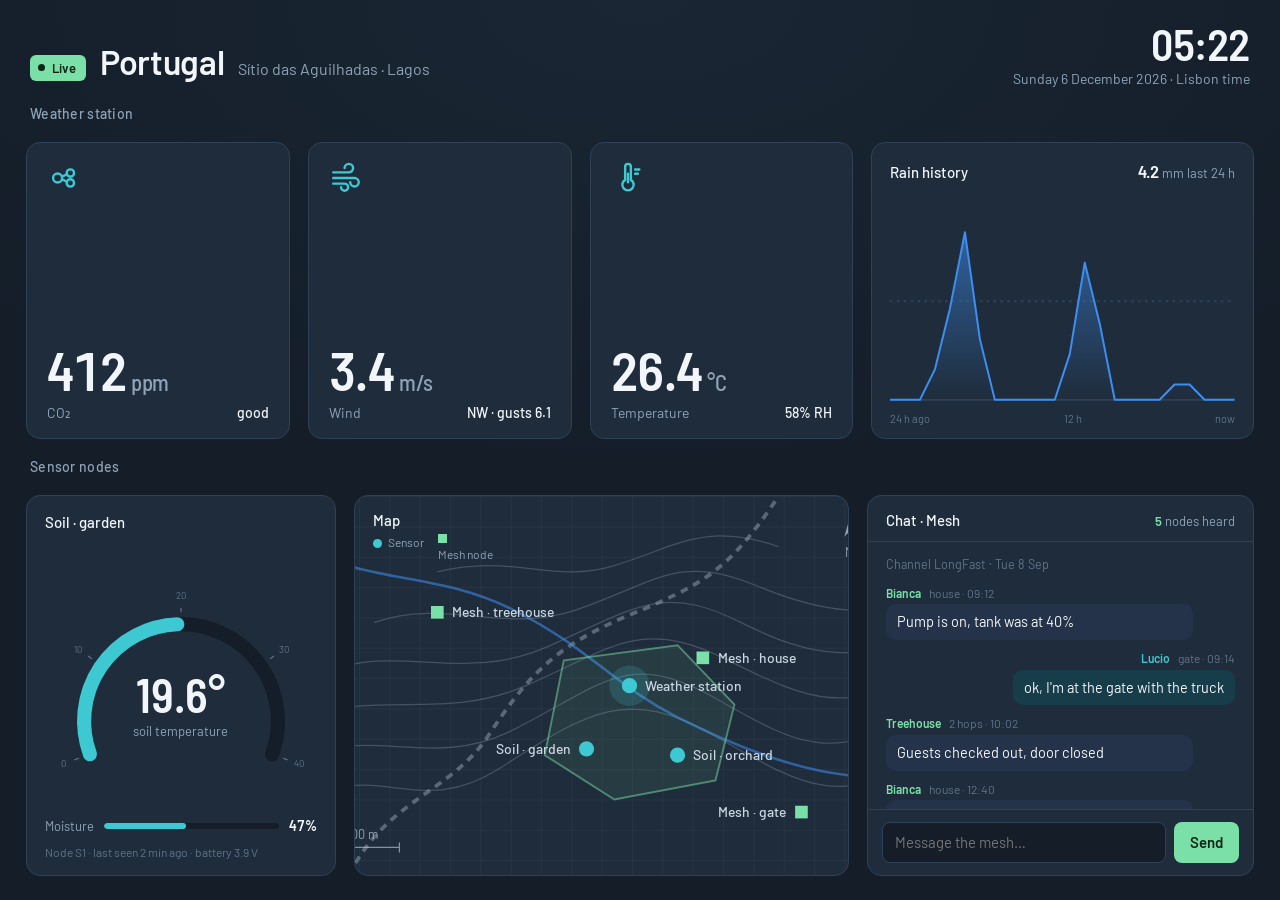
==== a.html @ dcaa6bf4 "feat: prototype A (vitrine) + design contract + gate" ====
<!DOCTYPE html><html lang="en"><head><meta charset="utf-8">
<meta name="viewport" content="width=device-width,initial-scale=1">
<title>Portugal · farm screen · A</title>
<!--
  PROTOTYPE A · "Vitrine": closest to the Seeed case photo: icon tiles, gradient area chart.
  Layout only. Every live value carries data-src="<source.field>" so the feed (M2 → Jetson → ?) can be wired later:
    weather.co2 weather.wind weather.wind_dir weather.temp weather.rain[]  soil.temp soil.hum  mesh.msgs[]  mesh.nodes
-->
<link rel="preconnect" href="https://fonts.gstatic.com" crossorigin>
<link href="https://fonts.googleapis.com/css2?family=Barlow:wght@400;500;600&family=Barlow+Semi+Condensed:wght@500;600&display=swap" rel="stylesheet">
<style>
:root{
  --bg:#141d28; --bg-2:#1a2634; --tile:#1f2c3b; --tile-2:#25334a; --line:#2f4157;
  --ink:#f2f6fa; --muted:#8fa3b8; --dim:#5f7389;
  --teal:#3ec8d2; --blue:#3d8ef0; --mint:#7be0a8; --amber:#f0b45a;
  --r:14px; --gap:18px;
}
*{box-sizing:border-box}
html,body{height:100%}
body{margin:0;background:radial-gradient(120% 90% at 50% 0%,var(--bg-2) 0%,var(--bg) 60%);color:var(--ink);
  font:15px/1.4 Barlow,"Segoe UI",system-ui,sans-serif;-webkit-font-smoothing:antialiased}
.num{font-family:"Barlow Semi Condensed",Barlow,system-ui,sans-serif;font-variant-numeric:tabular-nums;letter-spacing:-.01em}
a{color:inherit}

.screen{height:100%;display:grid;grid-template-rows:auto 1fr 1.25fr;gap:var(--gap);padding:22px 26px 24px}
@media (max-width:900px){.screen{height:auto;grid-template-rows:none}}

/* header */
.top{display:flex;align-items:flex-end;justify-content:space-between;gap:24px;padding:0 4px}
.place{display:flex;align-items:baseline;gap:14px;flex-wrap:wrap}
.place h1{margin:0;font-size:34px;font-weight:600;letter-spacing:-.01em}
.place .where{color:var(--muted);font-size:16px}
.badge{display:inline-flex;align-items:center;gap:7px;background:var(--mint);color:#0d2417;font-weight:600;font-size:13px;padding:4px 10px 4px 8px;border-radius:6px;transform:translateY(-4px)}
.badge i{width:7px;height:7px;border-radius:50%;background:#0d2417;display:inline-block}
.clock{text-align:right;line-height:1}
.clock time{display:block;font-size:44px;font-weight:600}
.clock small{display:block;color:var(--muted);font-size:14px;margin-top:6px}

/* sections */
section{display:grid;gap:var(--gap);min-height:0}
section>h2{grid-column:1/-1;margin:0;font-size:14px;font-weight:500;color:var(--muted);letter-spacing:.02em;padding:0 4px}
.weather{grid-template-columns:repeat(3,1fr) 1.45fr;grid-template-rows:auto 1fr}
.nodes{grid-template-columns:1fr 1.6fr 1.25fr;grid-template-rows:auto 1fr}
@media (max-width:900px){.weather,.nodes{grid-template-columns:1fr 1fr}.rain,.chat,.mapbox{grid-column:1/-1}.tile,.soil{min-height:150px}.mapbox{min-height:280px}.chat{min-height:360px}}

.tile,.rain,.soil,.mapbox,.chat{background:var(--tile);border:1px solid var(--line);border-radius:var(--r);min-height:0;position:relative}

/* weather tiles */
.tile{padding:18px 20px 16px;display:flex;flex-direction:column;justify-content:space-between}
.tile .ic{width:34px;height:34px;color:var(--teal)}
.tile .ic svg{width:100%;height:100%}
.tile .v{font-size:clamp(34px,4.2vw,56px);font-weight:600;line-height:1;margin-top:10px}
.tile .v u{text-decoration:none;font-size:.42em;color:var(--muted);font-weight:500;margin-left:5px}
.tile .l{color:var(--muted);font-size:14px;margin-top:6px;display:flex;justify-content:space-between;gap:8px}
.tile .l b{color:var(--ink);font-weight:500}

/* rain */
.rain{padding:16px 18px 12px;display:flex;flex-direction:column}
.rain header{display:flex;justify-content:space-between;align-items:baseline}
.rain h3{margin:0;font-size:15px;font-weight:500}
.rain .tot{color:var(--muted);font-size:13px}.rain .tot b{color:var(--ink);font-weight:600;font-size:18px;margin-right:3px}
.rain figure{margin:8px 0 0;flex:1;min-height:0;position:relative}
.rain svg{width:100%;height:100%;display:block;overflow:visible}
.rain .x{display:flex;justify-content:space-between;color:var(--dim);font-size:11px;margin-top:4px}
.tip{position:absolute;pointer-events:none;background:#0f1722;border:1px solid var(--line);border-radius:6px;padding:4px 8px;font-size:12px;white-space:nowrap;display:none;transform:translate(-50%,-115%)}
.tip b{color:var(--blue)}

/* soil gauge */
.soil{padding:16px 18px 14px;display:flex;flex-direction:column;align-items:center}
.soil h3{margin:0;align-self:flex-start;font-size:15px;font-weight:500}
.soil .g{flex:1;width:100%;min-height:0;display:grid;place-items:center}
.soil svg{width:min(100%,260px);height:auto;overflow:visible}
.soil .hum{width:100%;display:flex;align-items:center;gap:10px;color:var(--muted);font-size:13px}
.soil .hum .bar{flex:1;height:6px;background:var(--bg);border-radius:3px;overflow:hidden}
.soil .hum .bar i{display:block;height:100%;width:47%;background:var(--teal);border-radius:3px}
.soil .hum b{color:var(--ink);font-weight:600;font-size:15px}
.soil .node{align-self:flex-start;color:var(--dim);font-size:12px;margin-top:8px}

/* map */
.mapbox{overflow:hidden;color:#c9d6e3}
.mapbox h3{position:absolute;z-index:2;left:18px;top:14px;margin:0;font-size:15px;font-weight:500;color:var(--ink)}
.mapbox .leg{position:absolute;z-index:2;left:18px;top:38px;display:flex;gap:14px;font-size:12px;color:var(--muted)}
.mapbox .leg i{display:inline-block;width:9px;height:9px;margin-right:6px;vertical-align:-1px}
.mapbox .leg .s i{background:var(--teal);border-radius:50%}.mapbox .leg .m i{background:var(--mint)}
.map{position:absolute;inset:0;width:100%;height:100%}

/* chat */
.chat{display:flex;flex-direction:column;padding:0}
.chat header{display:flex;justify-content:space-between;align-items:baseline;padding:14px 18px 10px;border-bottom:1px solid var(--line)}
.chat h3{margin:0;font-size:15px;font-weight:500}
.chat .on{color:var(--muted);font-size:13px}.chat .on b{color:var(--mint);font-weight:600}
.msgs{flex:1;overflow:auto;padding:12px 18px;display:flex;flex-direction:column;gap:10px;min-height:0}
.m{max-width:88%;display:flex;flex-direction:column;gap:3px}
.m .who{font-size:12px;color:var(--mint);font-weight:600;display:flex;gap:8px;align-items:baseline}
.m .who span{color:var(--dim);font-weight:400}
.m .t{background:var(--tile-2);border-radius:10px;padding:8px 11px;font-size:14.5px;line-height:1.35}
.m.me{align-self:flex-end;align-items:flex-end}.m.me .who{color:var(--teal)}.m.me .t{background:#173d4a}
.m.sys .t{background:none;color:var(--dim);font-size:12.5px;padding:2px 0}
.send{display:flex;gap:8px;padding:12px 14px;border-top:1px solid var(--line)}
.send input{flex:1;background:var(--bg);border:1px solid var(--line);color:var(--ink);border-radius:8px;padding:9px 12px;font:inherit;min-width:0}
.send button{background:var(--mint);color:#0d2417;border:0;border-radius:8px;padding:0 16px;font:inherit;font-weight:600}
.send input:focus,.send button:focus-visible{outline:2px solid var(--teal);outline-offset:1px}
</style></head><body>
<div class="screen">
<header class="top">
  <div class="place"><span class="badge"><i></i>Live</span><h1>Portugal</h1><span class="where">Sítio das Aguilhadas · Lagos</span></div>
  <div class="clock"><time class="num" id="clock">--:--</time><small id="date">Lisbon time</small></div>
</header>

<section class="weather" aria-labelledby="hw">
  <h2 id="hw">Weather station</h2>
  <div class="tile"><div class="ic"><svg viewBox="0 0 24 24" fill="none" stroke="currentColor" stroke-width="1.7" stroke-linecap="round"><circle cx="7.5" cy="12" r="3.2"/><circle cx="16.5" cy="8.5" r="2.6"/><circle cx="16.5" cy="15.5" r="2.6"/><path d="M10.5 11l3.5-1.5M10.5 13l3.5 1.5"/></svg></div>
    <div><div class="v num" data-src="weather.co2">412<u>ppm</u></div><div class="l"><span>CO₂</span><b>good</b></div></div></div>
  <div class="tile"><div class="ic"><svg viewBox="0 0 24 24" fill="none" stroke="currentColor" stroke-width="1.7" stroke-linecap="round"><path d="M3 8h11a3 3 0 1 0-3-3"/><path d="M3 12h15a3 3 0 1 1-3 3"/><path d="M3 16h8a2.5 2.5 0 1 1-2.5 2.5"/></svg></div>
    <div><div class="v num" data-src="weather.wind">3.4<u>m/s</u></div><div class="l"><span>Wind</span><b data-src="weather.wind_dir">NW · gusts 6.1</b></div></div></div>
  <div class="tile"><div class="ic"><svg viewBox="0 0 24 24" fill="none" stroke="currentColor" stroke-width="1.7" stroke-linecap="round"><path d="M10 4a2 2 0 1 1 4 0v9.3a4 4 0 1 1-4 0z"/><path d="M12 9v6"/><path d="M17 6h3M17 9h2"/></svg></div>
    <div><div class="v num" data-src="weather.temp">26.4<u>°C</u></div><div class="l"><span>Temperature</span><b data-src="weather.hum">58% RH</b></div></div></div>

  <div class="rain">
    <header><h3>Rain history</h3><div class="tot"><b class="num" data-src="weather.rain_24h">4.2</b>mm last 24 h</div></header>
    <figure><svg id="rainA" viewBox="0 0 400 120" preserveAspectRatio="none" aria-label="Rain per hour, last 24 hours"></svg><div class="tip" id="tipA"></div></figure>
    <div class="x"><span>24 h ago</span><span>12 h</span><span>now</span></div>
  </div>
</section>

<section class="nodes" aria-labelledby="hn">
  <h2 id="hn">Sensor nodes</h2>
  <div class="soil">
    <h3>Soil · garden</h3>
    <div class="g"><svg viewBox="-10 0 220 130" id="gaugeA"></svg></div>
    <div class="hum"><span>Moisture</span><div class="bar"><i data-src="soil.hum"></i></div><b class="num">47%</b></div>
    <div class="node">Node S1 · last seen 2 min ago · battery 3.9 V</div>
  </div>
  <div class="mapbox"><h3>Map</h3><svg class="map" viewBox="0 0 480 300" preserveAspectRatio="xMidYMid slice" role="img" aria-label="Map of Sítio das Aguilhadas with sensor node positions">
  <defs>
    <pattern id="grid" width="24" height="24" patternUnits="userSpaceOnUse"><path d="M24 0H0V24" fill="none" stroke="currentColor" stroke-opacity=".06"/></pattern>
  </defs>
  <rect width="480" height="300" fill="url(#grid)"/>
  <g fill="none" stroke="currentColor" stroke-opacity=".22" stroke-width="1">
    <path d="M-10 250 C 60 200, 90 260, 160 215 S 260 150, 330 190 S 430 250, 500 200"/>
    <path d="M-10 215 C 50 175, 100 220, 170 185 S 260 120, 330 160 S 420 210, 500 170"/>
    <path d="M-10 180 C 60 150, 110 180, 180 150 S 270 95, 340 130 S 430 170, 500 140"/>
    <path d="M20 140 C 80 115, 130 150, 200 118 S 290 70, 350 100 S 440 130, 500 110"/>
    <path d="M60 100 C 120 80, 160 110, 220 90 S 300 45, 360 70 S 450 95, 500 80"/>
    <path d="M110 60 C 170 45, 200 70, 250 55 S 320 20, 380 40"/>
  </g>
  <path d="M40 300 C 70 240, 120 235, 150 190 S 200 120, 260 95 S 340 60, 380 0" fill="none" stroke="currentColor" stroke-opacity=".35" stroke-width="3" stroke-dasharray="6 5"/>
  <path d="M0 40 C 60 70, 110 60, 170 90 S 250 150, 300 175 S 420 230, 480 220" fill="none" stroke="#3d8ef0" stroke-opacity=".55" stroke-width="2"/>
  <path d="M210 130 L 300 118 L 345 165 L 330 225 L 250 240 L 195 205 Z" fill="#7be0a8" fill-opacity=".08" stroke="#7be0a8" stroke-opacity=".5" stroke-width="1.5"/>
  <g class="pins" font-size="11" font-weight="500">
    <g transform="translate(262 150)"><circle r="16" fill="#3ec8d2" fill-opacity=".18"/><circle r="6" fill="#3ec8d2"/><text x="12" y="4" fill="currentColor">Weather station</text></g>
    <g transform="translate(300 205)"><circle r="6" fill="#3ec8d2"/><text x="12" y="4" fill="currentColor">Soil · orchard</text></g>
    <g transform="translate(228 200)"><circle r="6" fill="#3ec8d2"/><text x="-12" y="4" text-anchor="end" fill="currentColor">Soil · garden</text></g>
    <g transform="translate(320 128)"><rect x="-5" y="-5" width="10" height="10" fill="#7be0a8"/><text x="12" y="4" fill="currentColor">Mesh · house</text></g>
    <g transform="translate(110 92)"><rect x="-5" y="-5" width="10" height="10" fill="#7be0a8"/><text x="12" y="4" fill="currentColor">Mesh · treehouse</text></g>
    <g transform="translate(398 250)"><rect x="-5" y="-5" width="10" height="10" fill="#7be0a8"/><text x="-12" y="4" text-anchor="end" fill="currentColor">Mesh · gate</text></g>
  </g>
  <g transform="translate(436 32)" fill="currentColor" fill-opacity=".7" font-size="10"><path d="M0 -14 L4 0 L0 -4 L-4 0 Z"/><text y="16" text-anchor="middle">N</text></g>
  <g transform="translate(20 278)" stroke="currentColor" stroke-opacity=".6" fill="currentColor" fill-opacity=".7" font-size="10"><path d="M0 0h60M0 -4v8M60 -4v8" fill="none"/><text x="30" y="-7" text-anchor="middle" stroke="none">200 m</text></g>
</svg>
<div class="leg"><span class="s"><i></i>Sensor</span><span class="m"><i></i>Mesh node</span></div></div>
  <div class="chat">
    <header><h3>Chat · Mesh</h3><div class="on"><b data-src="mesh.nodes">5</b> nodes heard</div></header>
    <div class="msgs" data-src="mesh.msgs">
      <div class="m sys"><div class="t">Channel LongFast · Tue 8 Sep</div></div>
      <div class="m"><div class="who">Bianca <span>house · 09:12</span></div><div class="t">Pump is on, tank was at 40%</div></div>
      <div class="m me"><div class="who">Lucio <span>gate · 09:14</span></div><div class="t">ok, I'm at the gate with the truck</div></div>
      <div class="m"><div class="who">Treehouse <span>2 hops · 10:02</span></div><div class="t">Guests checked out, door closed</div></div>
      <div class="m"><div class="who">Bianca <span>house · 12:40</span></div><div class="t">wind picking up, closing the greenhouse</div></div>
      <div class="m sys"><div class="t">Node S2 (orchard) back online · 13:55</div></div>
    </div>
    <form class="send" onsubmit="return false"><input placeholder="Message the mesh…" aria-label="Message"><button>Send</button></form>
  </div>
</section>
</div>
<script>
(function(){
  const c=document.getElementById('clock'),d=document.getElementById('date');
  const ft=new Intl.DateTimeFormat('en-GB',{timeZone:'Europe/Lisbon',hour:'2-digit',minute:'2-digit'});
  const fd=new Intl.DateTimeFormat('en-GB',{timeZone:'Europe/Lisbon',weekday:'long',day:'numeric',month:'long',year:'numeric'});
  function tick(){const n=new Date();c.textContent=ft.format(n);d.textContent=fd.format(n)+' · Lisbon time'}tick();setInterval(tick,15000);

  // rain: 24 hourly mm (mock)
  const rain=[0,0,0,.2,.6,1.1,.4,0,0,0,0,0,.3,.9,.5,0,0,0,0,.1,.1,0,0,0];
  const svg=document.getElementById('rainA'),W=400,H=120,max=Math.max(1.2,...rain);
  const pts=rain.map((v,i)=>[i*(W/(rain.length-1)),H-4-(v/max)*(H-18)]);
  const line=pts.map((p,i)=>(i?'L':'M')+p[0].toFixed(1)+' '+p[1].toFixed(1)).join(' ');
  svg.innerHTML=`<defs><linearGradient id="gA" x1="0" y1="0" x2="0" y2="1"><stop offset="0" stop-color="#3d8ef0" stop-opacity=".55"/><stop offset="1" stop-color="#3d8ef0" stop-opacity="0"/></linearGradient></defs>
   <g stroke="#2f4157" stroke-width="1"><line x1="0" x2="${W}" y1="${H-4}" y2="${H-4}"/><line x1="0" x2="${W}" y1="${(H-4)/2+3}" y2="${(H-4)/2+3}" stroke-dasharray="3 5"/></g>
   <path d="${line} L${W} ${H-4} L0 ${H-4}Z" fill="url(#gA)"/><path d="${line}" fill="none" stroke="#3d8ef0" stroke-width="2" vector-effect="non-scaling-stroke" stroke-linejoin="round"/>
   <line id="cx" x1="0" x2="0" y1="0" y2="${H-4}" stroke="#8fa3b8" stroke-width="1" vector-effect="non-scaling-stroke" opacity="0"/><circle id="cd" r="4" fill="#3d8ef0" stroke="#1f2c3b" stroke-width="2" vector-effect="non-scaling-stroke" opacity="0"/>`;
  const tip=document.getElementById('tipA'),cx=svg.querySelector('#cx'),cd=svg.querySelector('#cd');
  svg.addEventListener('mousemove',e=>{const r=svg.getBoundingClientRect();const i=Math.round((e.clientX-r.left)/r.width*(rain.length-1));const p=pts[i];
    cx.setAttribute('x1',p[0]);cx.setAttribute('x2',p[0]);cd.setAttribute('cx',p[0]);cd.setAttribute('cy',p[1]);cx.style.opacity=cd.style.opacity=1;
    tip.style.display='block';tip.style.left=(p[0]/W*r.width)+'px';tip.style.top=(p[1]/H*r.height)+'px';tip.innerHTML=`<b>${rain[i].toFixed(1)} mm</b> · ${24-i} h ago`});
  svg.addEventListener('mouseleave',()=>{cx.style.opacity=cd.style.opacity=0;tip.style.display='none'});

  // soil gauge: temp 0–40 °C
  const g=document.getElementById('gaugeA'),t=19.6,lo=0,hi=40,a0=-200,a1=20;
  const P=(a,r)=>{const k=a*Math.PI/180;return [100+r*Math.cos(k),105+r*Math.sin(k)]};
  const arc=(s,e,r)=>{const A=P(s,r),B=P(e,r);return `M${A[0]} ${A[1]}A${r} ${r} 0 ${e-s>180?1:0} 1 ${B[0]} ${B[1]}`};
  const av=a0+(a1-a0)*(t-lo)/(hi-lo);
  let ticks='';for(let v=lo;v<=hi;v+=10){const a=a0+(a1-a0)*(v-lo)/(hi-lo);const A=P(a,92),B=P(a,96),L=P(a,106);ticks+=`<line x1="${A[0]}" y1="${A[1]}" x2="${B[0]}" y2="${B[1]}" stroke="#5f7389"/><text x="${L[0]}" y="${L[1]+3}" font-size="8" fill="#5f7389" text-anchor="middle">${v}</text>`}
  g.innerHTML=`<path d="${arc(a0,a1,82)}" fill="none" stroke="#141d28" stroke-width="12" stroke-linecap="round"/>
   <path d="${arc(a0,av,82)}" fill="none" stroke="#3ec8d2" stroke-width="12" stroke-linecap="round"/>${ticks}
   <text x="100" y="98" text-anchor="middle" font-size="40" font-weight="600" fill="#f2f6fa" font-family="Barlow Semi Condensed,Barlow,sans-serif" data-src="soil.temp">${t.toFixed(1)}°</text>
   <text x="100" y="118" text-anchor="middle" font-size="11" fill="#8fa3b8">soil temperature</text>`;
})();
</script>
</body></html>
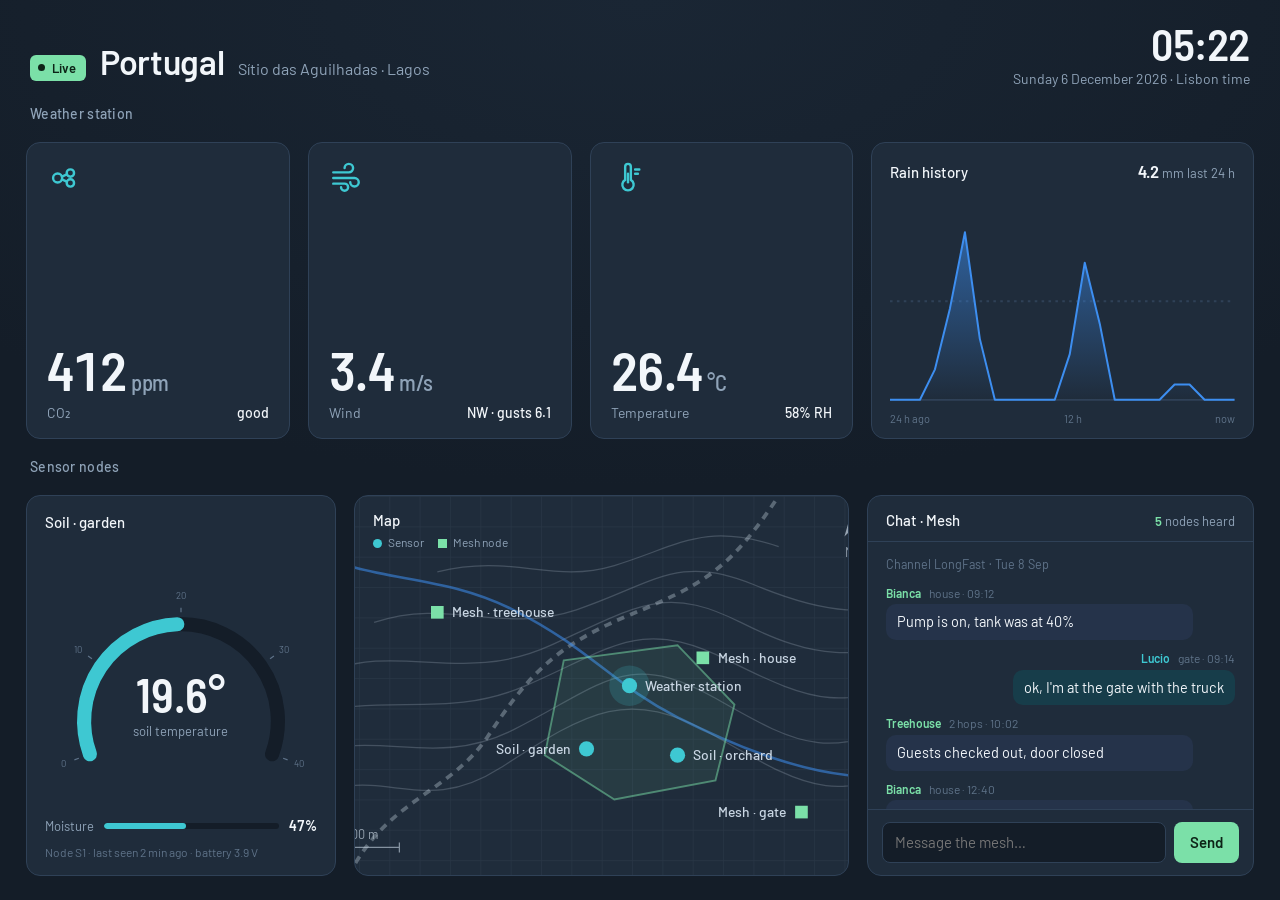
==== commit 87cf6a75: "fix(a): map legend class collided with chat .m rule" ====
--- a/a.html
+++ b/a.html
@@ -81,7 +81,7 @@
 .mapbox h3{position:absolute;z-index:2;left:18px;top:14px;margin:0;font-size:15px;font-weight:500;color:var(--ink)}
 .mapbox .leg{position:absolute;z-index:2;left:18px;top:38px;display:flex;gap:14px;font-size:12px;color:var(--muted)}
 .mapbox .leg i{display:inline-block;width:9px;height:9px;margin-right:6px;vertical-align:-1px}
-.mapbox .leg .s i{background:var(--teal);border-radius:50%}.mapbox .leg .m i{background:var(--mint)}
+.mapbox .leg .ls i{background:var(--teal);border-radius:50%}.mapbox .leg .lm i{background:var(--mint)}
 .map{position:absolute;inset:0;width:100%;height:100%}
 
 /* chat */
@@ -158,7 +158,7 @@
   <g transform="translate(436 32)" fill="currentColor" fill-opacity=".7" font-size="10"><path d="M0 -14 L4 0 L0 -4 L-4 0 Z"/><text y="16" text-anchor="middle">N</text></g>
   <g transform="translate(20 278)" stroke="currentColor" stroke-opacity=".6" fill="currentColor" fill-opacity=".7" font-size="10"><path d="M0 0h60M0 -4v8M60 -4v8" fill="none"/><text x="30" y="-7" text-anchor="middle" stroke="none">200 m</text></g>
 </svg>
-<div class="leg"><span class="s"><i></i>Sensor</span><span class="m"><i></i>Mesh node</span></div></div>
+<div class="leg"><span class="ls"><i></i>Sensor</span><span class="lm"><i></i>Mesh node</span></div></div>
   <div class="chat">
     <header><h3>Chat · Mesh</h3><div class="on"><b data-src="mesh.nodes">5</b> nodes heard</div></header>
     <div class="msgs" data-src="mesh.msgs">
